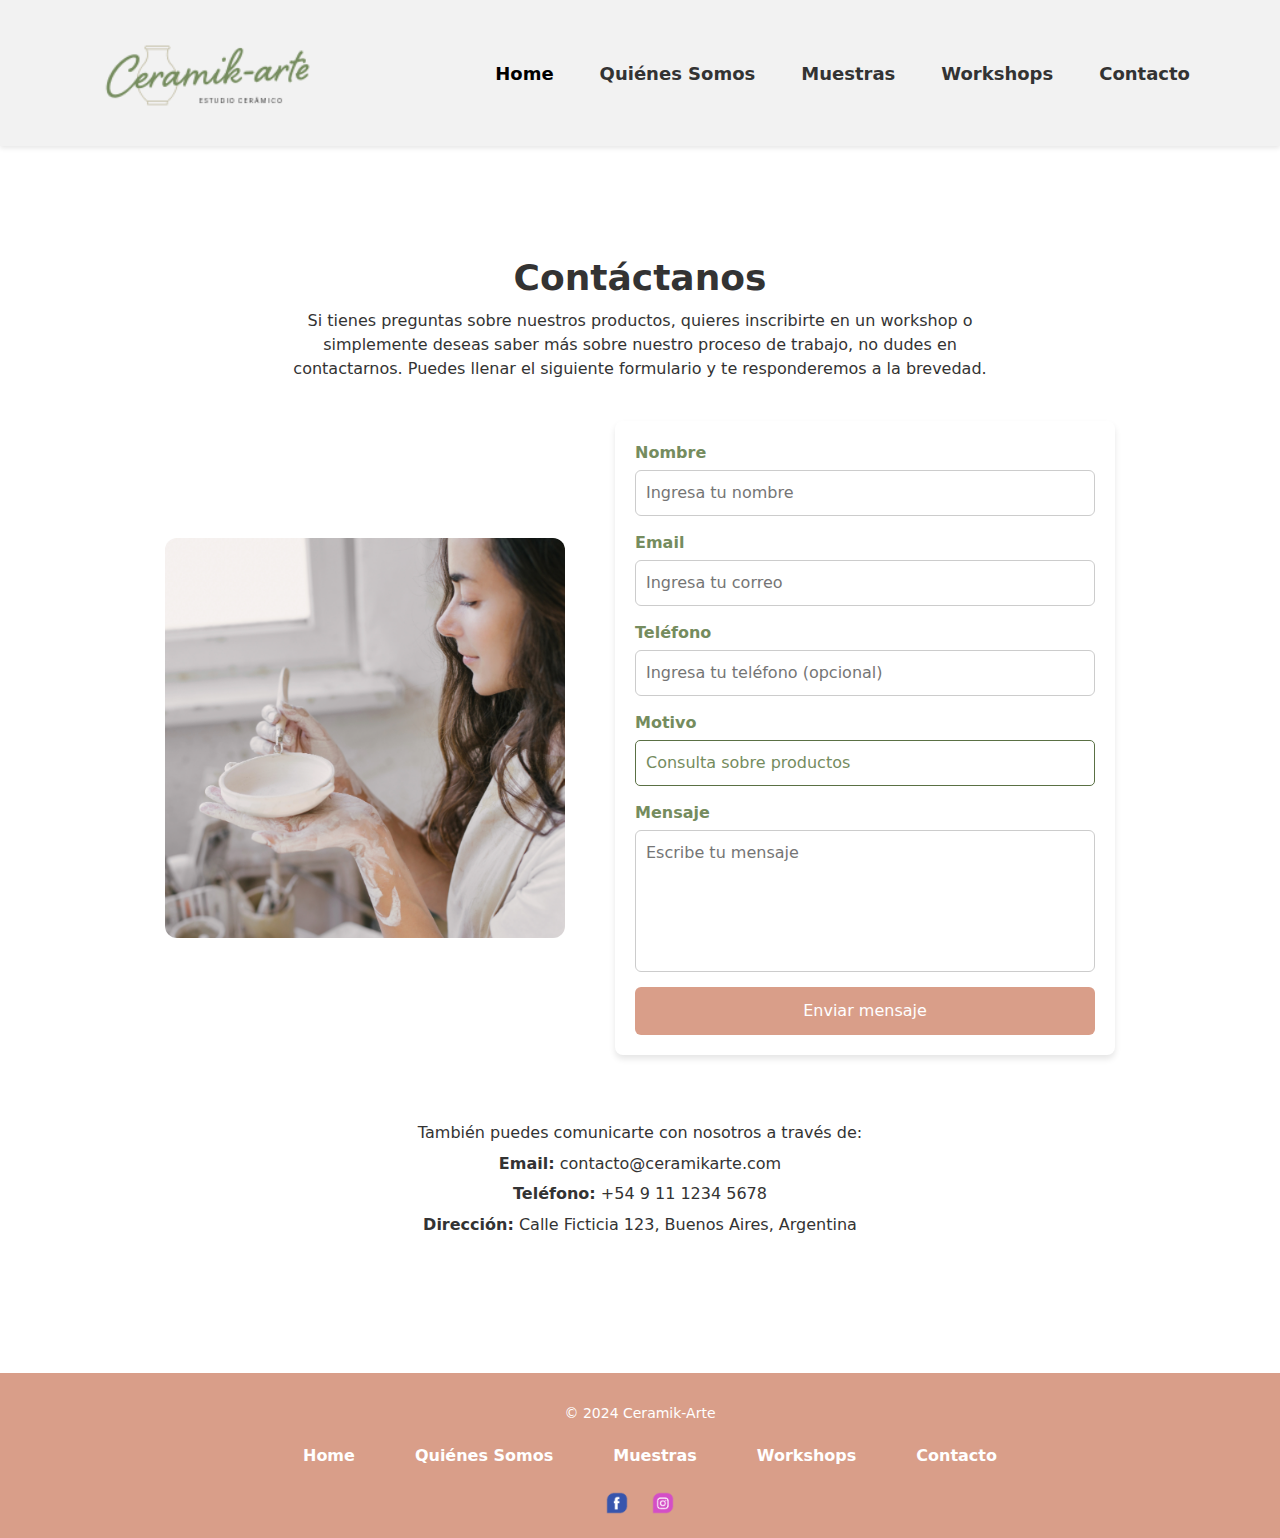
==== paginas/contactanos.html @ d5749897 "segunda preentrega" ====
<!DOCTYPE html>
<html lang="es">

<head>
    <meta charset="UTF-8">
    <meta name="viewport" content="width=device-width, initial-scale=1.0">
    <title>Contáctanos</title>
    <link rel="stylesheet" href="../CSS/estilos.css">
    <link rel="stylesheet" href="https://fonts.googleapis.com/css2?family=Montserrat:wght@100..900&display=swap">
    <!-- Enlace a Bootstrap CSS -->
    <link href="https://cdn.jsdelivr.net/npm/bootstrap@5.3.0/dist/css/bootstrap.min.css" rel="stylesheet">
</head>

<body>

    <!-- Header -->
    <header class="main-header">
        <nav class="navbar navbar-expand-lg custom-navbar">
            <div class="container">
                <!-- Logo -->
                <a class="navbar-brand" href="index.html">
                    <img src="../imagenes/Logo_CeramicArte.png" alt="ceramik-arte logo">
                </a>

                <!-- Botón de menú responsive en móviles -->
                <button class="navbar-toggler custom-toggler" type="button" data-bs-toggle="collapse"
                    data-bs-target="#navbarNav" aria-controls="navbarNav" aria-expanded="false"
                    aria-label="Toggle navigation">
                    <span class="navbar-toggler-icon"></span>
                </button>

                <!-- Menú de navegación -->
                <div class="collapse navbar-collapse justify-content-end" id="navbarNav">
                    <ul class="navbar-nav">
                        <li class="nav-item"><a class="nav-link active" href="../index.html">Home</a></li>
                        <li class="nav-item"><a class="nav-link" href="sobre_nosotros.html">Quiénes Somos</a>
                        </li>
                        <li class="nav-item"><a class="nav-link" href="muestras.html">Muestras</a></li>
                        <li class="nav-item"><a class="nav-link" href="workshop.html">Workshops</a></li>
                        <li class="nav-item"><a class="nav-link" href="#">Contacto</a></li>
                    </ul>
                </div>
            </div>
        </nav>
    </header>

    <!-- Sección de Contacto -->
    <main>
        <section class="contact-section">
            <h2>Contáctanos</h2>
            <p>Si tienes preguntas sobre nuestros productos, quieres inscribirte en un workshop o simplemente deseas
                saber más sobre nuestro proceso de trabajo, no dudes en contactarnos. Puedes llenar el siguiente
                formulario y te responderemos a la brevedad.</p>

            <div class="contact-container">
                <!-- Imagen decorativa -->
                <div class="contact-image">
                    <img src="../imagenes/Contactanos.png" alt="Imagen de contacto">
                </div>

                <!-- Formulario de Contacto -->
                <form class="contact-form">
                    <label for="name">Nombre</label>
                    <input type="text" id="name" name="name" placeholder="Ingresa tu nombre" required>

                    <label for="email">Email</label>
                    <input type="email" id="email" name="email" placeholder="Ingresa tu correo" required>

                    <label for="phone">Teléfono</label>
                    <input type="tel" id="phone" name="phone" placeholder="Ingresa tu teléfono (opcional)">

                    <label for="subject">Motivo</label>
                    <select id="subject" name="subject">
                        <option value="productos">Consulta sobre productos</option>
                        <option value="workshops">Inscripción a workshops</option>
                        <option value="cotizacion">Cotización</option>
                        <option value="otro">Otro</option>
                    </select>

                    <label for="message">Mensaje</label>
                    <textarea id="message" name="message" rows="5" placeholder="Escribe tu mensaje" required></textarea>

                    <button type="submit">Enviar mensaje</button>
                </form>
            </div>

            <!-- Información adicional de contacto -->
            <div class="contact-info">
                <p>También puedes comunicarte con nosotros a través de:</p>
                <p><strong>Email:</strong> contacto@ceramikarte.com</p>
                <p><strong>Teléfono:</strong> +54 9 11 1234 5678</p>
                <p><strong>Dirección:</strong> Calle Ficticia 123, Buenos Aires, Argentina</p>
            </div>
        </section>
    </main>

    <!-- Footer -->
    <footer class="footer">
        <p>&copy; 2024 Ceramik-Arte</p>
        <nav>
            <ul>
                <li><a href="../index.html">Home</a></li>
                <li><a href="sobre_nosotros.html">Quiénes Somos</a></li>
                <li><a href="muestras.html">Muestras</a></li>
                <li><a href="workshop.html">Workshops</a></li>
                <li><a href="#">Contacto</a></li>
            </ul>
        </nav>
        <div class="social-icons">
            <img src="../imagenes/icon_redes_facebook.png" alt="Facebook">
            <img src="../imagenes/icon_redes-instagram.png" alt="Instagram">
        </div>
    </footer>
    <!-- Enlace a Bootstrap JS (opcional, necesario para componentes interactivos) -->
    <script src="https://cdn.jsdelivr.net/npm/bootstrap@5.3.0/dist/js/bootstrap.bundle.min.js"></script>
</body>

</html>
---- CSS/estilos.css ----
/* ------- Estilos Generales ------- */
body {
    font-family: 'Montserrat', Arial, sans-serif;
    margin: 0;
    padding: 0;
    color: #333;
}

/* ------- Header ------- */
.main-header {
    background-color: #f2f2f2;
    padding: 10px 20px;
    box-shadow: 0 2px 5px rgba(0, 0, 0, 0.1);
}

/* ------- Navbar ------- */
.custom-navbar {
    background-color: #f2f2f2;
    padding: 10px 20px;
}

/* ------- Logo ------- */
.navbar-brand img {
    width: 250px;
    height: auto;
}

/* ------- Menú de Navegación ------- */
.navbar-nav {
    display: flex;
    align-items: center;
    gap: 20px;
}

.navbar-nav .nav-item {
    margin-left: 10px;
}

.navbar-nav .nav-link {
    font-size: 18px;
    font-weight: bold;
    color: #333;
    padding: 10px 15px;
    transition: color 0.3s ease-in-out;
}

.navbar-nav .nav-link:hover {
    color: #758c5e;
}

/* ------- Botón del menú hamburguesa en móviles ------- */
.custom-toggler {
    border: none;
    background-color: transparent;
}

.navbar-toggler-icon {
    background-image: url("https://cdn-icons-png.flaticon.com/512/545/545671.png"); /* Icono personalizado */
    width: 30px;
    height: 30px;
}

/* ------- Estilos para móviles ------- */
@media (max-width: 991px) {
    .navbar-nav {
        flex-direction: column;
        text-align: center;
        padding: 15px;
    }

    .navbar-collapse {
        background: #fff;
        border-radius: 8px;
        padding: 10px;
    }

    .navbar-nav .nav-item {
        margin-left: 0;
        margin-bottom: 10px;
    }

    .navbar-nav .nav-link {
        font-size: 16px;
        display: block;
    }
}



/* -------Estilos generales para la página------- */

* {
    padding: 0;
    margin: 0;
    box-sizing: border-box;
}

body {
    background-color: #f0edd8;
    color: #333333;
}

main {
        max-width: 1200px;
        margin: 0 auto;
        padding: 50px 20px;
}



/*------- Estilos HOME introduccion------- */
.intro {
    display: flex;
    justify-content: center;
    align-items: left;
    padding: 80px 20px;
}

/* Contenedor principal */
.intro-container {
    display: flex;
    align-items: center;
    justify-content: space-between;
    max-width: 1100px;
    width: 100%;
}

/* Contenedor del Texto */
.intro-text {
    flex: 1;
    max-width: 480px;
    text-align: left;
}

.intro-text h1 {
    font-size: 36px;
    color:#758c5e; 
    font-weight: bold;
    margin-bottom: 10px;
    text-align: center;
}

.intro-text p {
    font-size: 16px;
    color: #333333;
    line-height: 1.6;
    text-align: left;
}

/* Contenedor de la Imagen */
.intro-image {
    flex: 1;
    display: flex;
    justify-content: flex-end;
}

.intro-image img {
    max-width: 500px; 
    width: 100%;
    height: auto;
    border: radius 12px;
}

.intro-image :hover{
    transform: scale(1.1); 
    transition: transform 0.3s ease-in-out;
}

/* Explora nuestras muestras HOME */
.flex-2 {
    text-align: center;
    padding: 40px 20px;
    background-color: #f0edd8;
}

.flex-2 h2 {
    font-size: 24px;
    color: #333333;
    font-weight: 600;
    margin-bottom: 10px;
    padding: 10px;
    font-family: 'Montserrat', sans-serif;
}

.flex-2 p {
    max-width: 800px;
    margin: 0 auto 50px auto; 
    text-align: center;
    font-size: 16px;
    color: #333;
    line-height: 1.6;
    font-family: 'Montserrat', sans-serif;
}

/* Contenedor de las muestras HOME */
.muestras {
    display: flex;
    justify-content: center;
    gap: 20px;
    margin-top: 40px;
}

/* Estilo de cada muestra HOME */
.muestras div {
    background-color: #f2f2f2;
    padding: 15px;
    border-radius: 8px;
    width: 250px;
    text-align: center;
    box-shadow: 0px 2px 5px rgba(0,0,0,0.1); 
}

/* Imágenes dentro de las muestras HOME */
.image-standard {
    width: 100%;
    height: auto;
    border-radius: 8px;
    margin-bottom: 10px;
}

.image-standard :hover{
    transform: scale(1.1); 
    transition: transform 0.3s ease-in-out;
}

/* Botones HOME */
.muestras button {
    display: inline-block;
    width: 100%;
    padding: 10px;
    background-color: #d99e89;
    color: #ffffff;
    font-family: 'Montserrat', sans-serif;
    font-size: 16px;
    font-weight: 600;
    border: none;
    border-radius: 5px;
    cursor: pointer;
    transition: background-color 0.3s ease;
}

.muestras button:hover {
    background-color: black;
    transform: scale(1.1);
    transition: transform 0.3s ease-in-out;
}

/* Estilo general para la sección de workshops */
.workshop {
    padding: 20px;
    text-align: center;
    background-color: #758c5e;
}

.workshop h2 {
    font-size: 24px;
    color: #ffffff;
    margin-bottom: 10px;
    padding: 10px;
}

.workshop p {
    font-size: 16px;
    color: #ffffff;
    margin-bottom: 20px;
    padding: 10px;
}

/* Contenedor de la sección workshops */
.workshop-content {
    display: flex;
    align-items: center;
    justify-content: center;
    gap: 20px;
    max-width: 900px;
    margin: 0 auto;
    text-align: left;
}

/* Contenedor de la imagen */
.workshop-image-container {
    display: flex;
    flex-direction: column;
    align-items: center;
    width: 40%;
}

/* Imagen del workshop */
.workshops-image {
    width: 100%;
    height: auto;
    border-radius: 16px;
    padding: 10px;
    margin-bottom: 10px;
    transition: transform 0.3s ease-in-out;
}

.workshops-image :hover{
    transform: scale(1.05);
}

/* Botón debajo de la imagen */
.workshop-button {
    padding: 10px 20px;
    background-color: #d99e89;
    color: white;
    font-size: 16px;
    border: none;
    border-radius: 5px;
    cursor: pointer;
    transition: background-color 0.3s ease;
}

.workshop-button:hover {
    background-color: #000000;
    transform: scale(1.1);
    transition: transform 0.3s ease-in-out;
}

/* Texto del workshop */
.workshop-text p{
    width: 80%;
    font-size: 16px;
    line-height: 1.5;
    color: #ffffff;
    text-align: left;
}

/*------- Sección principal de la página MUESTRAS-------*/
.main-banner {
    position: relative;
    width: 100%;
    height: auto; 
    overflow: hidden;
}

.main-banner .banner-image {
    width: 100%;
    height: 100%;
    object-fit: cover; 
}

.main-banner h1 {
    position: absolute;
    top: 50%;
    left: 50%;
    transform: translate(-50%, -50%);
    font-size: 52px;
    color: #ffffff;
    text-shadow: 2px 2px 4px rgba(0, 0, 0, 0.6);
    margin: 0;
    text-align: center;
}

.muestras {
    display: flex;
    justify-content: center;
    gap: 20px;
    padding: 20px;
}

/* Estilo de las imágenes de las muestras */
.muestra-item img {
    width: 100%;
    max-width: 100px; 
    height: auto; 
    border-radius: 8px; 
    box-shadow: 0 4px 6px rgba(0, 0, 0, 0.1); 
}

.muestra-item img :hover{
    transform: scale(1.1); 
    transition: transform 0.3s ease-in-out;
}

/* Explora nuestras creaciones muestras*/
.explora-creaciones {
    text-align: center;
    padding: 40px 20px;
}

.explora-creaciones h2 {
    font-size: 24px;
    color: #333333;
    margin-bottom:10px;
    padding: 10px;
}

.explora-creaciones p {
    font-size: 16px; 
    color: #333333;
    margin: 0 auto 30px auto;
    text-align:center;
    line-height: 20px;
    max-width: 800px;
}

/* Galería */
.gallery {
    display: flex;
    justify-content: center;
    gap: 20px;
    flex-wrap: wrap; 
    padding: 10px 0;
}

.gallery-item {
    flex: 1 1 calc(33.333% - 20px); 
    max-width: 250px; 
    box-shadow: 0 4px 6px rgba(0, 0, 0, 0.1);
    border-radius: 8px;
    overflow: hidden;
    display: flex;
    justify-content: center;
    align-items: center;
}

/* Imágenes */
.gallery-item img {
    width: 100%;
    height: auto;
    object-fit: cover; 
    border-radius: 8px;
}

/* Sección de destacados */
.destacados {
    text-align: center;
    padding: 40px 20px;
}

.destacados h2 {
    font-size: 24px;
    color: #333333; 
    margin-bottom: 20px;
    font-weight: bold;
}

/* Galería */
.galeria {
    display: flex;
    gap: 50px; 
    margin-bottom: 30px; 
}

.galeria-item {
    width: 20%;
    border-radius: 8px; 
    display: flex; 
    justify-content: center;
}

.galeria-item img {
    width: 100%; 
    height: auto;
    object-fit: contain; 
}

/* Lista de detalles */
.detalles {
    text-align: left;
    max-width: 800px; 
    margin-top: 25px;
    color: #666; 
    font-size: 16px;
    line-height: 1.6; 
}

.detalles li {
    margin-bottom: 10px; 
}

/* Texto decorativo debajo */
.texto-decorativo {
    text-align: center;
    margin-top: 30px;
    font-size: 20px;
    color: #758c5e;
    font-style: italic;
    max-width: 800px;
    margin-left: auto;
    margin-right: auto;
}

/* -----------Sección página WORKSHOP------------ */
/* El banner de esta parte tiene el mismo estilo que la página de muestras*/

/* Contenedor principal */
.intro-workshops {
    display: flex;
    align-items: center;
    justify-content: space-between;
    max-width: 1100px;
    margin: 60px auto;
    gap: 40px;
}

/* Contenedor del Texto */
.intro-content {
    flex: 1;
    max-width: 500px;
    text-align: left;
    display: flex;
    flex-direction: column;
    justify-content: flex-start; 
}

/* Título alineado correctamente */
.intro-content h2 {
    font-size: 24px;
    font-weight: 700;
    color: #333;
    margin-bottom: 10px;
}

/* Párrafo alineado correctamente */
.intro-content p {
    font-size: 16px;
    color: #555;
    line-height: 1.6;
}

/* Contenedor de la Imagen */
.intro-image {
    flex: 1;
    display: flex;
    justify-content: flex-end;
}

/* Imagen con tamaño y bordes adecuados */
.intro-image img {
    width: 100%;
    max-width: 450px;
    border-radius: 12px;
}

/* Sección de próximos talleres */
.upcoming-workshops {
    text-align: center;
    padding: 50px 20px;
}

/* Estilos para el título */
.upcoming-workshops h2 {
    font-size: 24px;
    font-weight: 700;
    color: #333;
    margin-bottom: 30px;
}

/* Contenedor de los talleres */
.workshops-gallery {
    display: flex;
    justify-content: center;
    gap: 40px; /* Espaciado entre elementos */
    max-width: 1100px;
    margin: 0 auto;
}

/* Estilo de cada taller */
.workshop-item {
    padding: 20px;
    border-radius: 12px;
    width: 280px;
    text-align: center;
}

/* Imágenes de los talleres */
.workshop-item img {
    width: 100%;
    max-width: 120px;
    height: auto;
    margin-bottom: 15px;
    border-radius: 10px;
}

/* Texto de los talleres */
.workshop-item p {
    font-size: 14px;
    color: #333333;
    line-height: 1.4;
    text-align: center;
}


/*------- Estilo general para la sección de Contactanos------- */
.contact {
    padding: 20px;
    text-align: center;
}

.contact h2 {
    font-size: 24px;
    color: #333333;
    margin-bottom: 10px;
}

.contact p {
    font-size: 16px;
    color: #333333;
    margin-bottom: 20px;
    padding: 10px;
}

/* Contenedor del formulario */
.contact-content {
    display: flex;
    justify-content: center;
    align-items: center;
    margin: 0 auto;
    max-width: 600px;
}

/* Formulario */
.contact-form {
    width: 100%;
    padding: 20px;
    border-radius: 8px;
    box-shadow: 0 4px 6px rgba(0, 0, 0, 0.1);
}

/* Grupos de campos */
.form-group {
    margin-bottom: 15px;
    text-align: left;
}

.form-group label {
    display: block;
    font-size: 14px;
    color: #000000;
    margin-bottom: 5px;
}

.form-group input,
.form-group textarea {
    width: 100%;
    padding: 10px;
    border: 1px solid #ccc;
    border-radius: 5px;
    font-size: 12px;
    box-sizing: border-box;
    background-color: #fff;
    color: black;
    font-family: Verdana, Geneva, Tahoma, sans-serif;
}

.form-group input:focus,
.form-group textarea:focus {
    border-color: black;
    outline: none;
}

/* Botón del formulario */
.contact-button {
    display: inline-block;
    width: 100%;
    padding: 10px;
    background-color: #d99e89;
    color: white;
    font-size: 16px;
    border: none;
    border-radius: 5px;
    cursor: pointer;
    transition: background-color 0.3s ease;
    margin-top: 10px;
}

.contact-button:hover {
    background-color: black;
    transform: scale(1.1);
    transition: transform 0.3s ease-in-out;
}

/* -------Sección de la página SOBRE NOSOTROS------- */
.about-us {
    padding: 50px 20px;
    background-color: #f5f5e6; 
    text-align: center;
}

/* Imagen del banner */
.about-banner img {
    width: 100%;
    max-height: 350px;
    object-fit: cover;
    border-radius: 12px;
}

/* Contenedor de Texto */
.about-container {
    max-width: 800px;
    margin: 40px auto;
    text-align: center;
}

.about-container h2 {
    font-size: 32px;
    color: #333;
    font-weight: bold;
    margin-bottom: 15px;
}

.about-container p {
    font-size: 16px;
    color: #555;
    line-height: 1.6;
    margin-bottom: 15px;
}

/* Contenedor de Imagen y Lista */
.about-details {
    display: flex;
    align-items: center;
    justify-content: center;
    gap: 40px;
    max-width: 1000px;
    margin: 40px auto;
}

/* Imagen al lado de la lista */
.about-image img {
    width: 300px;
    height: auto;
    border-radius: 12px;
}

/* Lista de características */
.about-list {
    flex: 1;
    max-width: 500px;
    text-align: left;
    padding-left: 20px;
}

.about-list li {
    font-size: 16px;
    color: #333;
    margin-bottom: 10px;
    list-style-type: disc;
}

/*------- PAGINA DE CONTACTANOS------- */
.contact-section {
    text-align: center;
    padding: 60px 20px;
}

.contact-section h2 {
    font-size: 36px;
    font-weight: bold;
    color: #333333;
    margin-bottom: 10px;
}

.contact-section p {
    font-size: 16px;
    color: #333333;
    max-width: 700px;
    margin: 0 auto 30px auto;
}

/* Contenedor del formulario */
.contact-container {
    display: flex;
    align-items: center;
    justify-content: center;
    max-width: 1100px;
    margin: 40px auto;
    gap: 50px;
}

/* Imagen decorativa */
.contact-image img {
    max-width: 400px;
    border-radius: 12px;
}

/* Formulario de contacto */
.contact-form {
    display: flex;
    flex-direction: column;
    width: 100%;
    max-width: 500px;
}

.contact-form label {
    font-weight: bold;
    color: #758c5e;
    margin-bottom: 5px;
    text-align: left;
    display: block;
}

.contact-form input,
.contact-form select,
.contact-form textarea {
    width: 100%;
    padding: 10px;
    margin-bottom: 15px;
    border: 1px solid #ccc;
    border-radius: 6px;
    font-size: 16px;
}

.contact-form textarea {
    resize: none;
}

.contact-form button {
    background-color: #d99e89;
    color: white;
    padding: 12px;
    font-size: 16px;
    border: none;
    border-radius: 6px;
    cursor: pointer;
    transition: background-color 0.3s ease-in-out;
}

.contact-form button:hover {
    background-color: #000000;
    transform: scale(1.1);
    transition: transform 0.3s ease-in-out;
}

/* Estilos específicos para el dropdown */
#subject {
    background-color: #ffffff; 
    color: #758c5e; 
    border: 1px solid #5a7044; 
    padding: 10px;
    font-size: 16px;
    border-radius: 5px; 
    cursor: pointer;
    appearance: none; 
    -webkit-appearance: none; 
    -moz-appearance: none; 
    position: relative;
    text-align: left;
}

/* Cambia la flecha del dropdown */
#subject::after {
    content: "▼"; 
    font-size: 14px;
    color: #758c5e; 
    position: absolute;
    right: 15px; 
    top: 50%;
    transform: translateY(-50%);
    pointer-events: none; 
}

/* Cuando el usuario pasa el cursor sobre el dropdown */
#subject:hover {
    background-color: #f0edd8; 
}

/* Cuando el usuario hace clic en el dropdown */
#subject:focus {
    background-color: #f0edd8;
    outline: none;
}

/* Opciones dentro del dropdown */
#subject option {
    background-color: #ffffff;
    color: #333;
    padding: 10px;
}

/* Información de contacto */
.contact-info {
    text-align: center;
    max-width: 700px; 
    margin: 0 auto; 
    padding: 20px 0;
    font-size: 16px;
    color: #333333;
    line-height: 1.6;
}

.contact-info p {
    margin: 5px 0;
}

/* -------Estilos para los enlaces del footer------- */ 

.footer{
    background-color: #d99e89;
    text-align: center;
    padding: 20px 0;
    width: 100%;
    margin: 0%;
    box-sizing: border-box;
}

.footer ul {
    list-style: none;
    margin: 20px 0;
    padding: 0;
    display: flex;
    gap: 20px;
    justify-content: center;
}

.footer li {
    margin-left: 20px;
}

.footer a {
    text-decoration: none;
    color: #ffffff;
    font-size: 16px;
    font-weight: bold;
    transition: color 0.3s ease;
}

.footer a:hover {
    color: black;
}

/* Estilos para los iconos de redes sociales */   


/* Texto del footer */
footer p {
    margin: 10px 0;
    color: #ffffff;
    font-size: 14px;
}

/* Links de navegación en el footer */
footer a {
    margin: 0 10px;
    text-decoration: none;
    color: #ffffff;
    font-weight: bold;
}

footer a:hover {
    color: #fefefe; 
}

/* Redes sociales */
footer .social-icons {
    margin-top: 10px;
}

footer .social-icons img {
    width: 30px;
    height: 30px;
    margin: 0 5px;
}

/*------- Estilos generales para hacer responsive------- */
body {
    max-width: 100%;
    overflow-x: hidden;
}

/* Para Tablets (768px - 1024px) */
@media (max-width: 1024px) {
    .header-container {
        flex-direction: column;
        text-align: center;
    }

    .main-nav ul {
        flex-direction: column;
        padding: 0;
    }

    .intro-container {
        flex-direction: column;
        text-align: center;
    }

    .intro-image img {
        width: 90%;
    }

    .muestras {
        flex-direction: column;
        align-items: center;
    }

    .workshop-content {
        flex-direction: column;
        text-align: center;
    }

    .workshop-image-container img {
        max-width: 80%;
    }

    .contact-form {
        width: 80%;
    }
}

/* Para Móviles (hasta 767px) */
@media (max-width: 767px) {
    .intro-image img,
    .image-standard,
    .workshops-image {
        max-width: 80%; 
        display: block;
        margin: 0 auto; 
    }



    .intro-text h1 {
        font-size: 28px;
    }

    .intro-image img {
        width: 90%;
    }

    .muestras {
        flex-direction: column;
        align-items: center;
    }

    .muestras div {
        width: 90%;
    }

    .workshop-content {
        flex-direction: column;
        text-align: center;
    }

    .workshop-image-container img {
        width: 100%;
        max-width: 300px;
    }

    .contact-form {
        width: 90%;
    }

    .footer nav ul {
        flex-direction: column;
        gap: 10px;
    }

    .social-icons {
        justify-content: center;
    }
}

/* ------- Ajustes Mobile adicionales para mejorar la responsividad ------- */
@media (max-width: 768px) {
    /* Navbar */
    .navbar-nav {
        gap: 10px;
    }

    /* Ajustes en la Sección de Introducción (Home) */
    .intro-container {
        flex-direction: column;
        align-items: center;
        text-align: center;
    }

    .intro-text {
        max-width: 100%;
        padding: 20px;
    }

    .intro-image img {
        max-width: 80%;
        display: block;
        margin: 0 auto;
    }

    /* Ajustes en la Sección Muestras */
    @media (max-width: 767px) {
        .muestras {
            flex-direction: column;
            align-items: center;
        }
    
        .muestras div {
            width: 100%;
            max-width: 300px;
        }
    
        .gallery {
            display: grid;
            grid-template-columns: 1fr; /* Una sola columna en móviles */
            gap: 15px;
            justify-content: center;
        }
    
        .gallery-item img {
            width: 100%;
            max-width: 90%;
            margin: 0 auto;
        }
    }
    

    /* Ajustes en la Sección Workshops */
    @media (max-width: 767px) {
        .workshop-content {
            display: flex;
            flex-direction: column;
            align-items: center;
            text-align: center;
        }
    
        .workshop-text {
            width: 100%;
            text-align: center;
            padding: 20px;
        }
    
        .workshop-image-container {
            width: 100%;
            text-align: center;
            margin-top: 20px;
        }
    
        .workshop-image-container img {
            width: 90%;
            max-width: 400px; /* Evita que sea demasiado grande en móviles */
            height: auto;
            border-radius: 10px;
        }
    
        .workshops-gallery {
            flex-direction: column;
            align-items: center;
        }
    
        .workshop-item {
            width: 90%;
            margin-bottom: 20px;
        }
    
        .workshop-item img {
            width: 80px; /* Tamaño más reducido para móviles */
        }
    
        .workshop-item p {
            text-align: center;
        }
    }
    

    /* Ajustes en la Sección Sobre Nosotros */
    .about-details {
        flex-direction: column;
        text-align: center;
    }

    .about-image img {
        max-width: 80%;
        margin: 0 auto;
    }

    .about-list {
        text-align: left;
        padding: 20px;
    }

    /* Ajustes en la Sección Contacto */
    .contact-container {
        flex-direction: column;
        text-align: center;
    }

    .contact-form {
        width: 100%;
        max-width: 400px;
    }

    /* Footer */
    .footer nav ul {
        flex-direction: column;
        text-align: center;
        gap: 15px;
    }

    .social-icons {
        justify-content: center;
    }
}
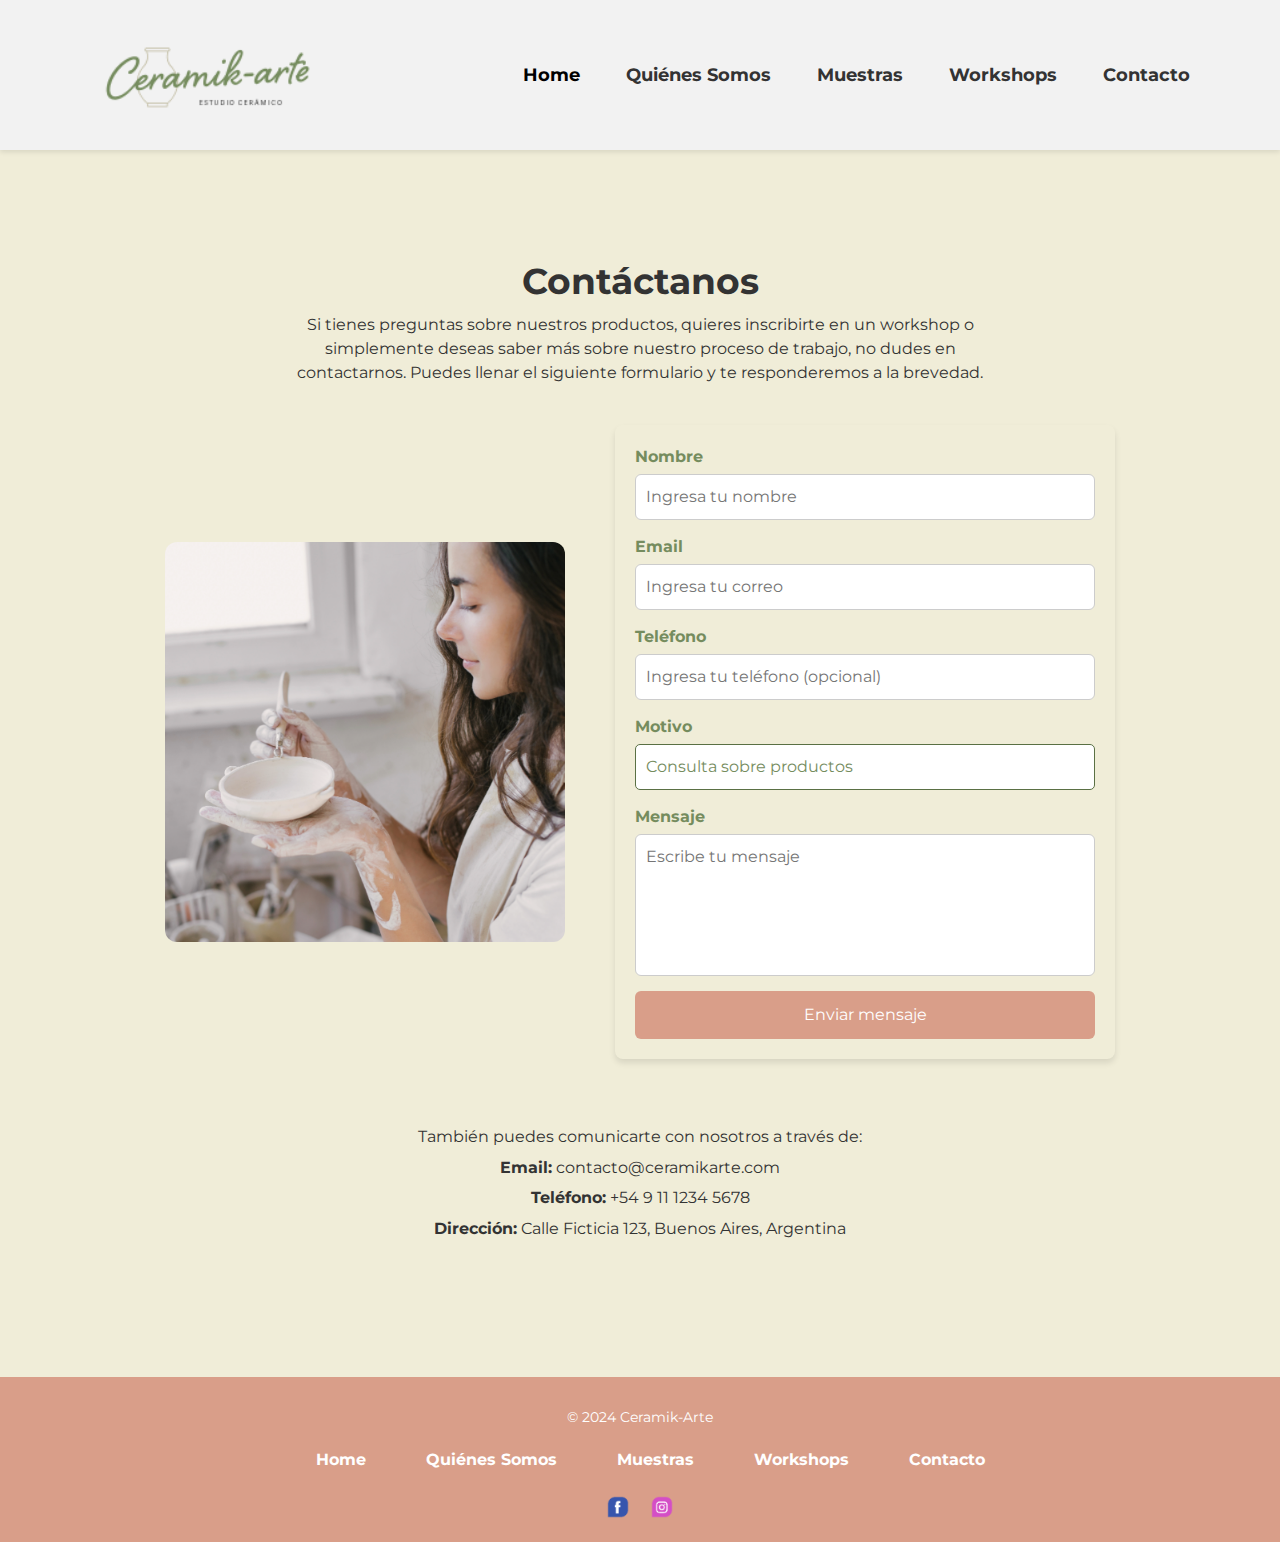
==== commit 3c6e7b6c: "Segunda preentrega3" ====
--- a/paginas/contactanos.html
+++ b/paginas/contactanos.html
@@ -5,10 +5,10 @@
     <meta charset="UTF-8">
     <meta name="viewport" content="width=device-width, initial-scale=1.0">
     <title>Contáctanos</title>
+    <!-- Enlace a Bootstrap CSS -->
+    <link href="https://cdn.jsdelivr.net/npm/bootstrap@5.3.0/dist/css/bootstrap.min.css" rel="stylesheet">
     <link rel="stylesheet" href="../CSS/estilos.css">
     <link rel="stylesheet" href="https://fonts.googleapis.com/css2?family=Montserrat:wght@100..900&display=swap">
-    <!-- Enlace a Bootstrap CSS -->
-    <link href="https://cdn.jsdelivr.net/npm/bootstrap@5.3.0/dist/css/bootstrap.min.css" rel="stylesheet">
 </head>
 
 <body>
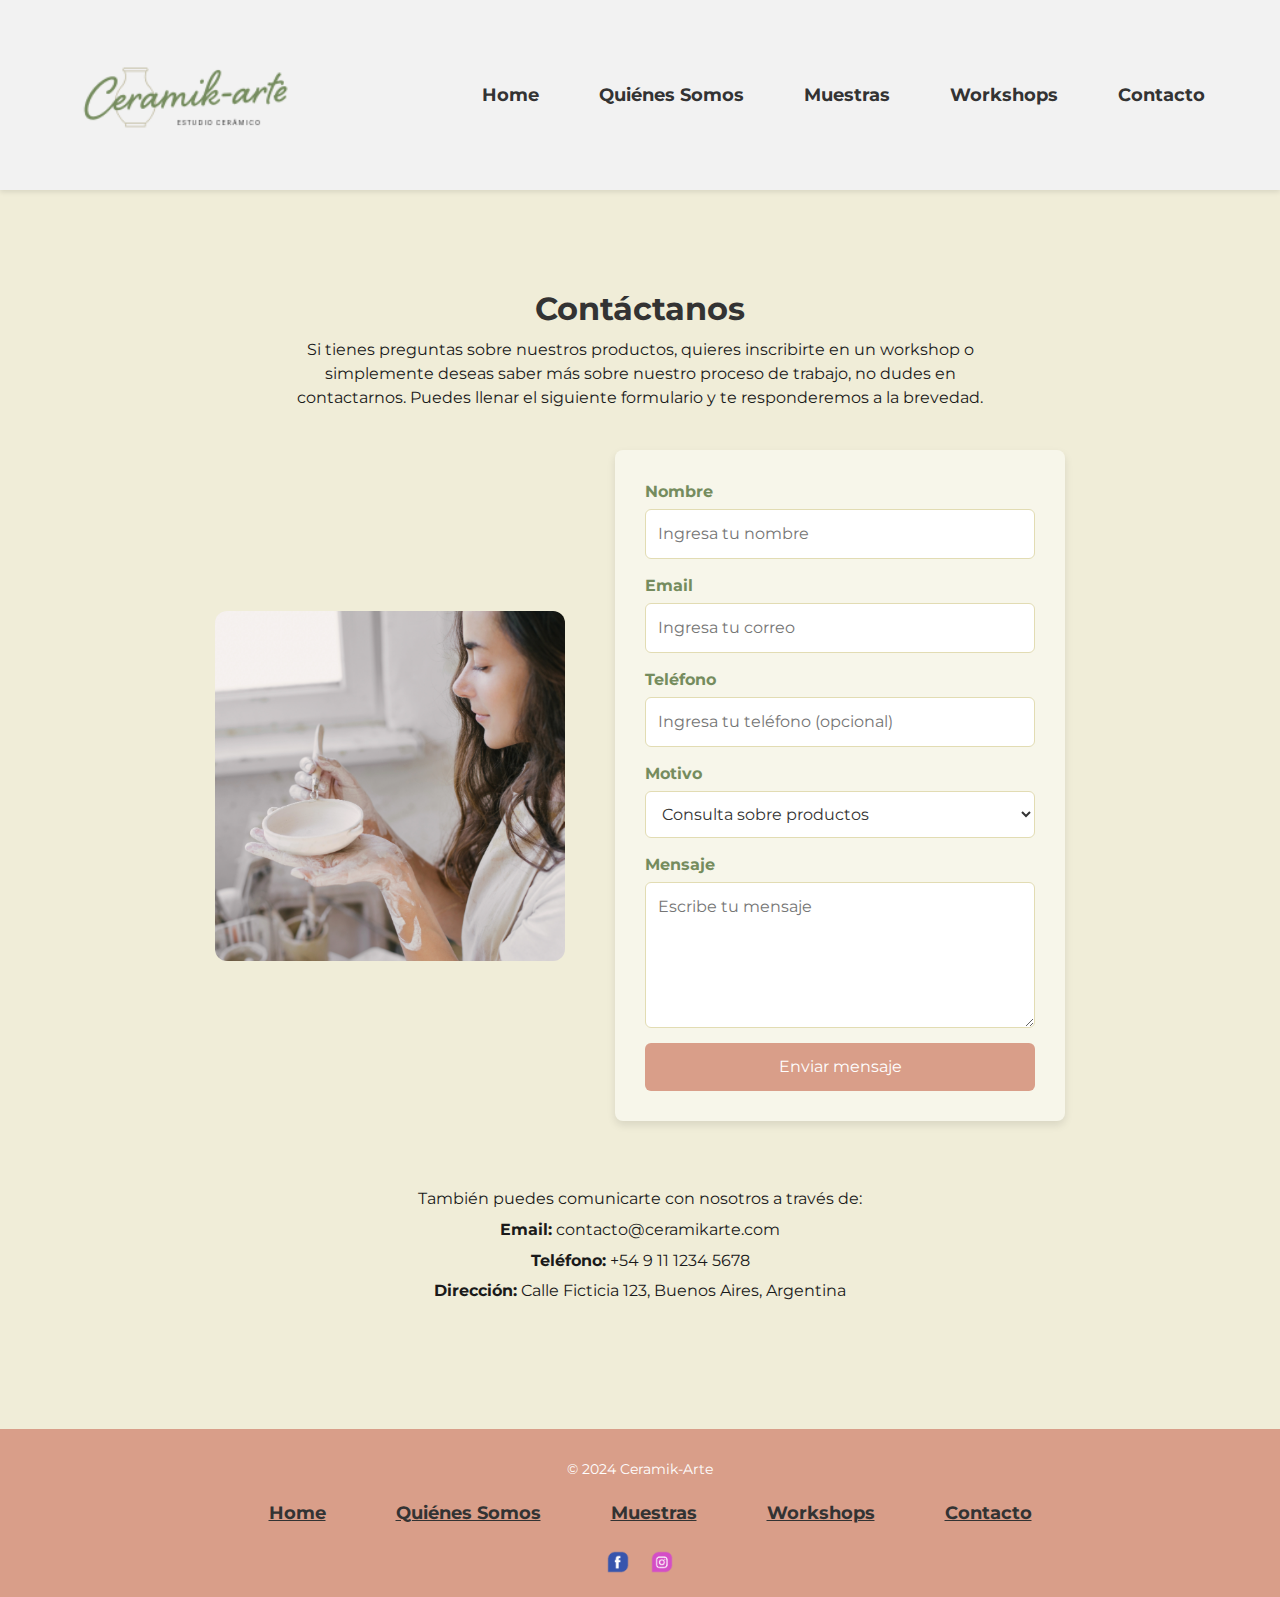
==== commit c8eeeed9: "Aplicación de SCSS con nesting, mixins, extends y responsive" ====
--- a/paginas/contactanos.html
+++ b/paginas/contactanos.html
@@ -18,7 +18,7 @@
         <nav class="navbar navbar-expand-lg custom-navbar">
             <div class="container">
                 <!-- Logo -->
-                <a class="navbar-brand" href="index.html">
+                <a class="navbar-brand" href="../index.html">
                     <img src="../imagenes/Logo_CeramicArte.png" alt="ceramik-arte logo">
                 </a>
 
--- a/CSS/estilos.css
+++ b/CSS/estilos.css
@@ -1,1193 +1,1226 @@
+@charset "UTF-8";
+/* ------- Variables Globales ------- */
+/* ------- Mixins ------- */
+/* ------- Placeholders para `@extend` ------- */
+.flex-2 .muestras div {
+  background-color: #f2f2f2;
+  padding: 15px;
+  border-radius: 8px;
+  box-shadow: 0px 2px 5px rgba(0, 0, 0, 0.1);
+}
+
+.footer ul a, .main-header .custom-navbar .navbar-nav .nav-link {
+  font-size: 18px;
+  font-weight: bold;
+  color: #333;
+  padding: 10px 15px;
+  transition: color 0.3s ease-in-out;
+}
+.footer ul a:hover, .main-header .custom-navbar .navbar-nav .nav-link:hover {
+  color: #758c5e;
+}
+
+/* ------- Animación de Entrada (FadeIn) ------- */
+@keyframes fadeIn {
+  from {
+    opacity: 0;
+    transform: translateY(-20px);
+  }
+  to {
+    opacity: 1;
+    transform: translateY(0);
+  }
+}
 /* ------- Estilos Generales ------- */
 body {
-    font-family: 'Montserrat', Arial, sans-serif;
-    margin: 0;
-    padding: 0;
-    color: #333;
+  font-family: "Montserrat", Arial, sans-serif !important;
+  margin: 0;
+  padding: 0;
+  color: #333;
+  background-color: #f0edd8;
+  max-width: 100%;
+  overflow-x: hidden;
+}
+
+main {
+  max-width: 1200px;
+  margin: 0 auto;
+  padding: 50px 20px;
 }
 
 /* ------- Header ------- */
 .main-header {
-    background-color: #f2f2f2;
-    padding: 10px 20px;
-    box-shadow: 0 2px 5px rgba(0, 0, 0, 0.1);
-}
-
-/* ------- Navbar ------- */
-.custom-navbar {
-    background-color: #f2f2f2;
-    padding: 10px 20px;
-}
-
-/* ------- Logo ------- */
-.navbar-brand img {
-    width: 250px;
-    height: auto;
-}
-
-/* ------- Menú de Navegación ------- */
-.navbar-nav {
-    display: flex;
+  background-color: #f2f2f2;
+  padding: 10px 20px;
+  box-shadow: 0 2px 5px rgba(0, 0, 0, 0.1);
+}
+.main-header .custom-navbar {
+  background-color: #f2f2f2;
+  padding: 10px 20px;
+}
+.main-header .custom-navbar .navbar-brand img {
+  width: 250px;
+  height: auto;
+}
+.main-header .custom-navbar .navbar-nav {
+  display: flex;
+  align-items: center;
+  gap: 20px;
+}
+.main-header .custom-navbar .navbar-nav .nav-item {
+  margin-left: 10px;
+}
+.main-header .custom-toggler {
+  border: none;
+  background-color: transparent;
+}
+.main-header .navbar-toggler-icon {
+  background-image: url("https://cdn-icons-png.flaticon.com/512/545/545671.png");
+  width: 30px;
+  height: 30px;
+}
+
+/* ------- Footer ------- */
+.footer {
+  background-color: #d99e89;
+  text-align: center;
+  padding: 20px 0;
+  width: 100%;
+  margin: 0;
+  box-sizing: border-box;
+}
+.footer ul {
+  list-style: none;
+  margin: 20px 0;
+  padding: 0;
+  display: flex;
+  gap: 20px;
+  justify-content: center;
+}
+.footer ul li {
+  margin-left: 20px;
+}
+.footer p {
+  margin: 10px 0;
+  color: #ffffff;
+  font-size: 12px;
+}
+@media (min-width: 768px) {
+  .footer p {
+    font-size: 14px;
+  }
+}
+.footer .social-icons {
+  margin-top: 10px;
+}
+.footer .social-icons img {
+  width: 30px;
+  height: 30px;
+  margin: 0 5px;
+}
+
+/* ------- Clases Generales ------- */
+* {
+  padding: 0;
+  margin: 0;
+  box-sizing: border-box;
+}
+
+.container {
+  max-width: 1200px;
+  margin: 0 auto;
+  padding: 20px;
+}
+
+/* Aplicar la animación a todos los títulos sin modificar otros estilos */
+h1, h2 {
+  animation: fadeIn 1s ease-in-out;
+}
+
+/* ------- Sección introduccion ------- */
+.intro {
+  display: flex;
+  justify-content: center;
+  align-items: flex-start;
+  padding: 80px 20px;
+}
+.intro .intro-container {
+  display: flex;
+  flex-direction: row;
+  justify-content: space-between;
+  align-items: center;
+  max-width: 1100px;
+  width: 100%;
+}
+@media (max-width: 767px) {
+  .intro .intro-container {
+    flex-direction: column;
+    align-items: center;
+  }
+}
+.intro .intro-text {
+  flex: 1;
+  max-width: 480px;
+  text-align: left;
+}
+.intro .intro-text h1 {
+  font-size: 28px;
+  color: #758c5e;
+  font-weight: bold;
+  margin-bottom: 10px;
+  text-align: center;
+}
+@media (min-width: 768px) {
+  .intro .intro-text h1 {
+    font-size: 36px;
+  }
+}
+.intro .intro-text p {
+  font-size: 14px;
+  color: #333;
+  line-height: 1.6;
+  text-align: left;
+}
+@media (min-width: 768px) {
+  .intro .intro-text p {
+    font-size: 16px;
+  }
+}
+.intro .intro-image {
+  flex: 1;
+  display: flex;
+  justify-content: flex-end;
+}
+.intro .intro-image img {
+  max-width: 500px;
+  width: 100%;
+  height: auto;
+  border-radius: 12px;
+  transition: transform 0.3s ease-in-out;
+}
+.intro .intro-image img:hover {
+  transform: scale(1.1);
+}
+
+/* ------- Sección Explora Nuestras Muestras ------- */
+.flex-2 {
+  text-align: center;
+  padding: 40px 20px;
+  background-color: #f0edd8;
+}
+.flex-2 h2 {
+  font-size: 22px;
+  color: #333;
+  font-weight: 600;
+  margin-bottom: 10px;
+  padding: 10px;
+}
+@media (min-width: 768px) {
+  .flex-2 h2 {
+    font-size: 32px;
+  }
+}
+.flex-2 p {
+  max-width: 800px;
+  margin: 0 auto 50px auto;
+  font-size: 14px;
+  line-height: 1.6;
+}
+@media (min-width: 768px) {
+  .flex-2 p {
+    font-size: 16px;
+  }
+}
+.flex-2 .muestras {
+  display: flex;
+  justify-content: center;
+  gap: 20px;
+  margin-top: 40px;
+}
+.flex-2 .muestras div {
+  width: 250px;
+  text-align: center;
+}
+.flex-2 .muestras div img {
+  width: 100%;
+  height: auto;
+  border-radius: 8px;
+  margin-bottom: 10px;
+  transition: transform 0.3s ease-in-out;
+}
+.flex-2 .muestras div img:hover {
+  transform: scale(1.1);
+}
+.flex-2 .muestras div button {
+  display: inline-block;
+  width: 100%;
+  padding: 10px;
+  background-color: #d99e89;
+  color: white;
+  font-size: 16px;
+  font-weight: 600;
+  border: none;
+  border-radius: 5px;
+  cursor: pointer;
+  transition: background-color 0.3s ease;
+}
+.flex-2 .muestras div button:hover {
+  background-color: black;
+  transform: scale(1.1);
+}
+
+/* ------- Sección Workshops ------- */
+.workshop {
+  padding: 20px;
+  text-align: center;
+  background-color: #758c5e;
+}
+.workshop h2 {
+  font-size: 24px;
+  color: white;
+  margin-bottom: 10px;
+  padding: 10px;
+}
+@media (min-width: 768px) {
+  .workshop h2 {
+    font-size: 30px;
+  }
+}
+.workshop p {
+  font-size: 12px;
+  color: white;
+  margin-bottom: 20px;
+  padding: 10px;
+}
+@media (min-width: 768px) {
+  .workshop p {
+    font-size: 14px;
+  }
+}
+.workshop .workshop-content {
+  display: flex;
+  flex-direction: row;
+  justify-content: space-between;
+  align-items: center;
+  gap: 20px;
+  max-width: 900px;
+  margin: 0 auto;
+  text-align: left;
+}
+@media (max-width: 767px) {
+  .workshop .workshop-content {
+    flex-direction: column;
+    align-items: center;
+  }
+}
+.workshop .workshop-content .workshop-image-container {
+  display: flex;
+  flex-direction: column;
+  align-items: center;
+  width: 40%;
+}
+.workshop .workshop-content .workshop-image-container img {
+  width: 100%;
+  height: auto;
+  border-radius: 16px;
+  padding: 10px;
+  margin-bottom: 10px;
+  transition: transform 0.3s ease-in-out;
+}
+.workshop .workshop-content .workshop-image-container img:hover {
+  transform: scale(1.05);
+}
+.workshop .workshop-content .workshop-image-container .workshop-button {
+  background-color: #d99e89;
+  color: white;
+  padding: 12px;
+  font-size: 16px;
+  border: none;
+  border-radius: 6px;
+  cursor: pointer;
+  transition: background-color 0.3s ease-in-out;
+}
+.workshop .workshop-content .workshop-image-container .workshop-button:hover {
+  background-color: black;
+  transform: scale(1.1);
+}
+.workshop .workshop-content .workshop-image-container .workshop-button:hover {
+  background-color: black;
+  transform: scale(1.1);
+}
+.workshop .workshop-content .workshop-text {
+  width: 60%;
+}
+.workshop .workshop-content .workshop-text p {
+  font-size: 14px;
+  line-height: 1.5;
+  color: white;
+  text-align: left;
+}
+@media (min-width: 768px) {
+  .workshop .workshop-content .workshop-text p {
+    font-size: 16px;
+  }
+}
+
+/* ------- Sección Contacto ------- */
+.contact {
+  padding: 20px;
+  text-align: center;
+}
+.contact h2 {
+  font-size: 22px;
+  color: #333;
+  margin-bottom: 10px;
+}
+@media (min-width: 768px) {
+  .contact h2 {
+    font-size: 32px;
+  }
+}
+.contact p {
+  font-size: 14px;
+  color: #333;
+  margin-bottom: 20px;
+  padding: 10px;
+}
+@media (min-width: 768px) {
+  .contact p {
+    font-size: 16px;
+  }
+}
+.contact .contact-content {
+  display: flex;
+  flex-direction: row;
+  justify-content: center;
+  align-items: center;
+  margin: 0 auto;
+  max-width: 600px;
+}
+@media (max-width: 767px) {
+  .contact .contact-content {
+    flex-direction: column;
+    align-items: center;
+  }
+}
+.contact .contact-content .contact-form {
+  width: 100%;
+  padding: 20px;
+  border-radius: 8px;
+  box-shadow: 0 4px 6px rgba(0, 0, 0, 0.1);
+}
+.contact .contact-content .contact-form .form-group {
+  margin-bottom: 15px;
+  text-align: left;
+}
+.contact .contact-content .contact-form .form-group label {
+  display: block;
+  font-size: 14px;
+  color: black;
+  margin-bottom: 5px;
+}
+.contact .contact-content .contact-form .form-group input, .contact .contact-content .contact-form .form-group textarea {
+  width: 100%;
+  padding: 10px;
+  border: 1px solid #ccc;
+  border-radius: 5px;
+  font-size: 12px;
+  box-sizing: border-box;
+  background-color: white;
+  color: black;
+  font-family: Verdana, Geneva, Tahoma, sans-serif;
+}
+.contact .contact-content .contact-form .form-group input:focus, .contact .contact-content .contact-form .form-group textarea:focus {
+  border-color: black;
+  outline: none;
+}
+.contact .contact-content .contact-form .contact-button {
+  background-color: #d99e89;
+  color: white;
+  padding: 12px;
+  font-size: 16px;
+  border: none;
+  border-radius: 6px;
+  cursor: pointer;
+  transition: background-color 0.3s ease-in-out;
+}
+.contact .contact-content .contact-form .contact-button:hover {
+  background-color: black;
+  transform: scale(1.1);
+}
+.contact .contact-content .contact-form .contact-button:hover {
+  background-color: black;
+  transform: scale(1.1);
+}
+
+/* ------- Sección Banner Workshops ------- */
+.main-banner {
+  position: relative;
+  width: 100%;
+  height: auto;
+  overflow: hidden;
+}
+.main-banner .banner-image {
+  width: 100%;
+  height: 100%;
+  -o-object-fit: cover;
+     object-fit: cover;
+}
+.main-banner h1 {
+  position: absolute;
+  top: 50%;
+  left: 50%;
+  transform: translate(-50%, -50%);
+  font-size: 47px;
+  color: white;
+  text-shadow: 2px 2px 4px rgba(0, 0, 0, 0.6);
+  margin: 0;
+  text-align: center;
+}
+@media (min-width: 768px) {
+  .main-banner h1 {
+    font-size: 52px;
+  }
+}
+
+/* ------- Sección Aprende con Nosotros ------- */
+.intro-workshops {
+  display: flex;
+  align-items: center;
+  justify-content: space-between;
+  max-width: 1100px;
+  margin: 60px auto;
+  gap: 40px;
+}
+.intro-workshops .intro-content {
+  flex: 1;
+  max-width: 500px;
+  text-align: left;
+  display: flex;
+  flex-direction: column;
+  justify-content: flex-start;
+}
+.intro-workshops .intro-content h2 {
+  font-size: 22px;
+  font-weight: 700;
+  color: #333;
+  margin-bottom: 10px;
+}
+@media (min-width: 768px) {
+  .intro-workshops .intro-content h2 {
+    font-size: 32px;
+  }
+}
+.intro-workshops .intro-content p {
+  font-size: 14px;
+  color: #1a1a1a;
+  line-height: 1.6;
+}
+@media (min-width: 768px) {
+  .intro-workshops .intro-content p {
+    font-size: 16px;
+  }
+}
+.intro-workshops .intro-image {
+  flex: 1;
+  display: flex;
+  justify-content: flex-end;
+}
+.intro-workshops .intro-image img {
+  width: 100%;
+  max-width: 450px;
+  border-radius: 12px;
+}
+
+/* ------- Sección Próximos Talleres ------- */
+.upcoming-workshops {
+  text-align: center;
+  padding: 50px 20px;
+}
+.upcoming-workshops h2 {
+  font-size: 22px;
+  font-weight: 700;
+  color: #333;
+  margin-bottom: 30px;
+}
+@media (min-width: 768px) {
+  .upcoming-workshops h2 {
+    font-size: 32px;
+  }
+}
+.upcoming-workshops .workshops-gallery {
+  display: flex;
+  flex-direction: row;
+  justify-content: center;
+  align-items: center;
+  flex-wrap: wrap;
+  gap: 40px;
+  max-width: 1100px;
+  margin: 0 auto;
+}
+@media (max-width: 767px) {
+  .upcoming-workshops .workshops-gallery {
+    flex-direction: column;
+    align-items: center;
+  }
+}
+.upcoming-workshops .workshops-gallery .workshop-item {
+  padding: 20px;
+  border-radius: 12px;
+  width: 280px;
+  text-align: center;
+}
+.upcoming-workshops .workshops-gallery .workshop-item img {
+  width: 100%;
+  max-width: 120px;
+  height: auto;
+  margin-bottom: 15px;
+  border-radius: 10px;
+}
+.upcoming-workshops .workshops-gallery .workshop-item p {
+  font-size: 14px;
+  color: #333;
+  line-height: 1.4;
+  text-align: center;
+}
+@media (min-width: 768px) {
+  .upcoming-workshops .workshops-gallery .workshop-item p {
+    font-size: 16px;
+  }
+}
+
+/* ------- Contacto en Workshops ------- */
+.contact {
+  text-align: center;
+  padding: 20px;
+}
+.contact h2 {
+  font-size: 22px;
+  color: #333;
+  margin-bottom: 10px;
+}
+@media (min-width: 768px) {
+  .contact h2 {
+    font-size: 32px;
+  }
+}
+.contact p {
+  font-size: 14px;
+  color: #333;
+  margin-bottom: 20px;
+  padding: 10px;
+}
+@media (min-width: 768px) {
+  .contact p {
+    font-size: 16px;
+  }
+}
+.contact .contact-content {
+  display: flex;
+  justify-content: center;
+  align-items: center;
+  margin: 0 auto;
+  max-width: 600px;
+}
+.contact .contact-content .contact-form {
+  width: 100%;
+  padding: 20px;
+  border-radius: 8px;
+  box-shadow: 0 4px 6px rgba(0, 0, 0, 0.1);
+}
+.contact .contact-content .contact-form .form-group {
+  margin-bottom: 15px;
+  text-align: left;
+}
+.contact .contact-content .contact-form .form-group label {
+  display: block;
+  font-size: 14px;
+  color: black;
+  margin-bottom: 5px;
+}
+.contact .contact-content .contact-form .form-group input, .contact .contact-content .contact-form .form-group textarea {
+  width: 100%;
+  padding: 10px;
+  border: 1px solid #ccc;
+  border-radius: 5px;
+  font-size: 12px;
+  box-sizing: border-box;
+  background-color: white;
+  color: black;
+  font-family: Verdana, Geneva, Tahoma, sans-serif;
+}
+.contact .contact-content .contact-form .form-group input:focus, .contact .contact-content .contact-form .form-group textarea:focus {
+  border-color: black;
+  outline: none;
+}
+.contact .contact-content .contact-form .contact-button {
+  background-color: #d99e89;
+  color: white;
+  padding: 12px;
+  font-size: 16px;
+  border: none;
+  border-radius: 6px;
+  cursor: pointer;
+  transition: background-color 0.3s ease-in-out;
+}
+.contact .contact-content .contact-form .contact-button:hover {
+  background-color: black;
+  transform: scale(1.1);
+}
+.contact .contact-content .contact-form .contact-button:hover {
+  background-color: black;
+  transform: scale(1.1);
+}
+
+/* ------- Sección Sobre Nosotros ------- */
+.about-us {
+  padding: 50px 20px;
+  background-color: #f7f6ea;
+  text-align: center;
+}
+.about-us .about-banner img {
+  width: 100%;
+  max-height: 350px;
+  -o-object-fit: cover;
+     object-fit: cover;
+  border-radius: 12px;
+}
+.about-us .about-container {
+  max-width: 800px;
+  margin: 40px auto;
+  text-align: center;
+}
+.about-us .about-container h2 {
+  font-size: 22px;
+  color: #333;
+  font-weight: bold;
+  margin-bottom: 15px;
+}
+@media (min-width: 768px) {
+  .about-us .about-container h2 {
+    font-size: 32px;
+  }
+}
+.about-us .about-container p {
+  font-size: 14px;
+  color: #1a1a1a;
+  line-height: 1.6;
+  margin-bottom: 15px;
+}
+@media (min-width: 768px) {
+  .about-us .about-container p {
+    font-size: 16px;
+  }
+}
+
+/* ------- Sección de Información y Características ------- */
+.about-details {
+  display: flex;
+  align-items: center;
+  justify-content: center;
+  gap: 40px;
+  max-width: 1000px;
+  margin: 40px auto;
+}
+.about-details .about-image img {
+  width: 300px;
+  height: auto;
+  border-radius: 12px;
+}
+.about-details .about-list {
+  flex: 1;
+  max-width: 500px;
+  text-align: left;
+  padding-left: 20px;
+}
+.about-details .about-list li {
+  font-size: 16px;
+  color: #333;
+  margin-bottom: 10px;
+  list-style-type: disc;
+}
+
+/* ------- Sección Banner Muestras ------- */
+.main-banner {
+  position: relative;
+  width: 100%;
+  height: auto;
+  overflow: hidden;
+}
+.main-banner .banner-image {
+  width: 100%;
+  height: 100%;
+  -o-object-fit: cover;
+     object-fit: cover;
+}
+.main-banner h1 {
+  position: absolute;
+  top: 50%;
+  left: 50%;
+  transform: translate(-50%, -50%);
+  font-size: 48px;
+  color: white;
+  text-shadow: 2px 2px 4px rgba(0, 0, 0, 0.6);
+  margin: 0;
+  text-align: center;
+}
+@media (min-width: 768px) {
+  .main-banner h1 {
+    font-size: 52px;
+  }
+}
+
+/* ------- Sección Explora Nuestras Creaciones ------- */
+.explora-creaciones {
+  text-align: center;
+  padding: 40px 20px;
+}
+.explora-creaciones h2 {
+  font-size: 22px;
+  color: #333;
+  margin-bottom: 10px;
+  padding: 10px;
+}
+@media (min-width: 768px) {
+  .explora-creaciones h2 {
+    font-size: 32px;
+  }
+}
+.explora-creaciones p {
+  font-size: 14px;
+  color: #1a1a1a;
+  margin: 0 auto 30px auto;
+  text-align: center;
+  line-height: 1.6;
+  max-width: 800px;
+}
+@media (min-width: 768px) {
+  .explora-creaciones p {
+    font-size: 16px;
+  }
+}
+.explora-creaciones .gallery {
+  display: flex;
+  flex-direction: row;
+  justify-content: center;
+  align-items: center;
+  flex-wrap: wrap;
+  gap: 20px;
+  padding: 10px 0;
+}
+@media (max-width: 767px) {
+  .explora-creaciones .gallery {
+    flex-direction: column;
+    align-items: center;
+  }
+}
+.explora-creaciones .gallery .gallery-item {
+  flex: 1 1 calc(33.333% - 20px);
+  max-width: 250px;
+  box-shadow: 0 4px 6px rgba(0, 0, 0, 0.1);
+  border-radius: 8px;
+  overflow: hidden;
+  display: flex;
+  justify-content: center;
+  align-items: center;
+}
+.explora-creaciones .gallery .gallery-item img {
+  width: 100%;
+  height: auto;
+  -o-object-fit: cover;
+     object-fit: cover;
+  border-radius: 8px;
+}
+
+/* ------- Sección Destacados de la Galería ------- */
+.destacados {
+  text-align: center;
+  padding: 40px 20px;
+}
+.destacados h2 {
+  font-size: 22px;
+  color: #333;
+  margin-bottom: 20px;
+  font-weight: bold;
+}
+@media (min-width: 768px) {
+  .destacados h2 {
+    font-size: 32px;
+  }
+}
+.destacados .galeria {
+  display: flex;
+  gap: 50px;
+  margin-bottom: 30px;
+}
+.destacados .galeria .galeria-item {
+  width: 20%;
+  border-radius: 8px;
+  display: flex;
+  justify-content: center;
+}
+.destacados .galeria .galeria-item img {
+  width: 100%;
+  height: auto;
+  -o-object-fit: contain;
+     object-fit: contain;
+}
+.destacados .detalles {
+  text-align: left;
+  max-width: 800px;
+  margin-top: 25px;
+  color: #0d0d0d;
+  font-size: 16px;
+  line-height: 1.6;
+}
+.destacados .detalles li {
+  margin-bottom: 10px;
+}
+.destacados .texto-decorativo {
+  text-align: center;
+  margin-top: 30px;
+  font-size: 20px;
+  color: #758c5e;
+  font-style: italic;
+  max-width: 800px;
+  margin-left: auto;
+  margin-right: auto;
+}
+
+/* ------- Sección Contacto ------- */
+.contact-section {
+  text-align: center;
+  padding: 50px 20px;
+}
+.contact-section h2 {
+  font-size: 22px;
+  font-weight: bold;
+  color: #333;
+  margin-bottom: 10px;
+}
+@media (min-width: 768px) {
+  .contact-section h2 {
+    font-size: 32px;
+  }
+}
+.contact-section p {
+  font-size: 16px;
+  color: #1a1a1a;
+  max-width: 700px;
+  margin: 0 auto 20px auto;
+}
+.contact-section .contact-container {
+  max-width: 900px;
+  margin: 40px auto;
+  display: flex;
+  align-items: center;
+  justify-content: center;
+  gap: 50px;
+}
+.contact-section .contact-container .contact-image img {
+  max-width: 350px;
+  border-radius: 12px;
+}
+.contact-section .contact-container .contact-form {
+  width: 100%;
+  max-width: 450px;
+  display: flex;
+  flex-direction: column;
+  align-items: center;
+  background-color: #f7f6ea;
+  padding: 30px;
+  border-radius: 8px;
+  box-shadow: 0 4px 8px rgba(0, 0, 0, 0.1);
+}
+.contact-section .contact-container .contact-form label {
+  font-weight: bold;
+  color: #758c5e;
+  margin-bottom: 5px;
+  width: 100%;
+  text-align: left;
+}
+.contact-section .contact-container .contact-form input, .contact-section .contact-container .contact-form select, .contact-section .contact-container .contact-form textarea {
+  width: 100%;
+  padding: 12px;
+  margin-bottom: 15px;
+  border: 1px solid #e2dcb3;
+  border-radius: 6px;
+  font-size: 16px;
+  background-color: white;
+  color: #333;
+}
+.contact-section .contact-container .contact-form textarea {
+  resize: vertical;
+  min-height: 120px;
+}
+.contact-section .contact-container .contact-form button {
+  width: 100%;
+  background-color: #d99e89;
+  color: white;
+  padding: 12px;
+  font-size: 16px;
+  border: none;
+  border-radius: 6px;
+  cursor: pointer;
+  transition: background-color 0.3s ease-in-out;
+}
+.contact-section .contact-container .contact-form button:hover {
+  background-color: black;
+  transform: scale(1.1);
+}
+
+/* ------- Información de Contacto ------- */
+.contact-info {
+  text-align: center;
+  max-width: 700px;
+  margin: 0 auto;
+  padding: 20px 0;
+  font-size: 16px;
+  color: #333;
+  line-height: 1.6;
+}
+.contact-info p {
+  font-size: 14px;
+  margin: 5px 0;
+}
+@media (min-width: 768px) {
+  .contact-info p {
+    font-size: 16px;
+  }
+}
+
+/* ------- Estilos Responsivos Generales ------- */
+@media (max-width: 1024px) {
+  .container {
+    padding: 15px;
+  }
+}
+@media (max-width: 767px) {
+  .container {
+    padding: 10px;
+  }
+  .footer ul {
+    flex-direction: column;
+    text-align: center;
+    gap: 15px;
+  }
+  .social-icons {
+    justify-content: center;
+  }
+}
+/* ------- Responsive para Index ------- */
+@media (max-width: 767px) {
+  .intro-container {
+    text-align: center;
+  }
+  .muestras {
+    flex-direction: column;
     align-items: center;
     gap: 20px;
-}
-
-.navbar-nav .nav-item {
-    margin-left: 10px;
-}
-
-.navbar-nav .nav-link {
-    font-size: 18px;
-    font-weight: bold;
-    color: #333;
-    padding: 10px 15px;
-    transition: color 0.3s ease-in-out;
-}
-
-.navbar-nav .nav-link:hover {
-    color: #758c5e;
-}
-
-/* ------- Botón del menú hamburguesa en móviles ------- */
-.custom-toggler {
-    border: none;
-    background-color: transparent;
-}
-
-.navbar-toggler-icon {
-    background-image: url("https://cdn-icons-png.flaticon.com/512/545/545671.png"); /* Icono personalizado */
-    width: 30px;
-    height: 30px;
-}
-
-/* ------- Estilos para móviles ------- */
-@media (max-width: 991px) {
-    .navbar-nav {
-        flex-direction: column;
-        text-align: center;
-        padding: 15px;
-    }
-
-    .navbar-collapse {
-        background: #fff;
-        border-radius: 8px;
-        padding: 10px;
-    }
-
-    .navbar-nav .nav-item {
-        margin-left: 0;
-        margin-bottom: 10px;
-    }
-
-    .navbar-nav .nav-link {
-        font-size: 16px;
-        display: block;
-    }
-}
-
-
-
-/* -------Estilos generales para la página------- */
-
-* {
-    padding: 0;
-    margin: 0;
-    box-sizing: border-box;
-}
-
-body {
-    background-color: #f0edd8;
-    color: #333333;
-}
-
-main {
-        max-width: 1200px;
-        margin: 0 auto;
-        padding: 50px 20px;
-}
-
-
-
-/*------- Estilos HOME introduccion------- */
-.intro {
+  }
+  .intro-image, .workshop-image-container {
+    width: 100%;
+    text-align: center;
+  }
+  .intro-image img, .workshop-image-container img {
+    max-width: 90%;
+    height: auto;
+    margin: 0 auto;
+  }
+  .intro-text, .workshop-text {
+    width: 100%;
+    padding: 0 15px;
+  }
+  .workshop-content {
+    flex-direction: column;
+    text-align: center;
+    align-items: center;
+    gap: 20px;
+  }
+}
+/* ------- Responsive para Workshop ------- */
+@media (max-width: 767px) {
+  .workshop-content {
+    display: flex;
+    flex-direction: column;
+    align-items: center;
+    text-align: center;
+  }
+  .workshop-text {
+    width: 100%;
+    text-align: center;
+    padding: 20px;
+  }
+  .workshop-image-container {
+    width: 100%;
+    text-align: center;
+    margin-top: 20px;
+  }
+  .workshop-image-container img {
+    width: 90%;
+    max-width: 400px;
+    height: auto;
+    border-radius: 10px;
+  }
+  .workshops-gallery {
+    flex-direction: column;
+    align-items: center;
+  }
+  .workshops-gallery .workshop-item {
+    width: 90%;
+    margin-bottom: 20px;
+  }
+  .workshops-gallery .workshop-item img {
+    width: 80px;
+  }
+  .workshops-gallery .workshop-item p {
+    text-align: center;
+  }
+  .intro-workshops {
+    display: flex;
+    flex-direction: column;
+    align-items: center;
+    text-align: center;
+    padding: 20px;
+  }
+  .intro-workshops .intro-content {
+    width: 100%;
+    text-align: center;
+    padding: 15px;
+  }
+  .intro-workshops .intro-content h2 {
+    font-size: 22px;
+    margin-bottom: 10px;
+  }
+}
+@media (max-width: 767px) and (min-width: 768px) {
+  .intro-workshops .intro-content h2 {
+    font-size: 32px;
+  }
+}
+@media (max-width: 767px) {
+  .intro-workshops .intro-content p {
+    line-height: 1.5;
+  }
+  .intro-workshops .intro-image {
+    width: 100%;
+    text-align: center;
+    margin-top: 15px;
+  }
+  .intro-workshops .intro-image img {
+    width: 90%;
+    max-width: 350px;
+    height: auto;
+    border-radius: 10px;
+  }
+}
+/* ------- Responsive para Sobre Nosotros ------- */
+@media (max-width: 767px) {
+  .about-details {
+    flex-direction: column;
+    text-align: center;
+  }
+  .about-image img {
+    max-width: 80%;
+    margin: 0 auto;
+  }
+  .about-list {
+    text-align: left;
+    padding: 20px;
+  }
+}
+/* ------- Responsive para Muestras ------- */
+@media (max-width: 767px) {
+  .gallery {
+    display: grid;
+    grid-template-columns: 1fr;
+    gap: 15px;
+    justify-content: center;
+  }
+  .gallery .gallery-item img {
+    width: 100%;
+    max-width: 90%;
+    margin: 0 auto;
+  }
+  .destacados {
+    padding: 20px;
+  }
+  .destacados h2 {
+    font-size: 22px;
+    margin-bottom: 10px;
+  }
+}
+@media (max-width: 767px) and (min-width: 768px) {
+  .destacados h2 {
+    font-size: 32px;
+  }
+}
+@media (max-width: 767px) {
+  .destacados .galeria {
+    flex-direction: column;
+    align-items: center;
+    gap: 20px;
+  }
+  .destacados .galeria-item {
+    width: 100%;
+    max-width: 300px;
+    margin: 0 auto;
+  }
+  .destacados .galeria-item img {
+    width: 100%;
+    height: auto;
+    border-radius: 10px;
+  }
+  .destacados .detalles {
+    max-width: 90%;
+    text-align: center;
+    margin: 20px auto;
+  }
+  .destacados .detalles li {
+    font-size: 16px;
+    text-align: left;
+  }
+}
+/* ------- Responsive para Contacto ------- */
+@media (max-width: 767px) {
+  .contact-container {
+    flex-direction: column;
+    align-items: center;
+    text-align: center;
+    width: 100%;
+    max-width: 90%;
+    padding: 0 20px;
+    gap: 20px;
+  }
+  .contact-image {
+    width: 90%;
     display: flex;
     justify-content: center;
-    align-items: left;
-    padding: 80px 20px;
-}
-
-/* Contenedor principal */
-.intro-container {
-    display: flex;
-    align-items: center;
-    justify-content: space-between;
-    max-width: 1100px;
+  }
+  .contact-image img {
+    max-width: 90%;
+    max-width: 350px;
+    height: auto;
+    border-radius: 10px;
+  }
+  .contact-form {
     width: 100%;
-}
-
-/* Contenedor del Texto */
-.intro-text {
-    flex: 1;
-    max-width: 480px;
-    text-align: left;
-}
-
-.intro-text h1 {
-    font-size: 36px;
-    color:#758c5e; 
-    font-weight: bold;
-    margin-bottom: 10px;
-    text-align: center;
-}
-
-.intro-text p {
-    font-size: 16px;
-    color: #333333;
-    line-height: 1.6;
-    text-align: left;
-}
-
-/* Contenedor de la Imagen */
-.intro-image {
-    flex: 1;
-    display: flex;
-    justify-content: flex-end;
-}
-
-.intro-image img {
-    max-width: 500px; 
+    max-width: 400px;
+    padding: 20px;
+    box-shadow: 0 4px 6px rgba(0, 0, 0, 0.1);
+    background-color: #f7f6ea;
+    border-radius: 8px;
+  }
+  .contact-form input,
+  .contact-form select,
+  .contact-form textarea {
     width: 100%;
-    height: auto;
-    border: radius 12px;
-}
-
-.intro-image :hover{
-    transform: scale(1.1); 
-    transition: transform 0.3s ease-in-out;
-}
-
-/* Explora nuestras muestras HOME */
-.flex-2 {
-    text-align: center;
-    padding: 40px 20px;
-    background-color: #f0edd8;
-}
-
-.flex-2 h2 {
-    font-size: 24px;
-    color: #333333;
-    font-weight: 600;
-    margin-bottom: 10px;
-    padding: 10px;
-    font-family: 'Montserrat', sans-serif;
-}
-
-.flex-2 p {
-    max-width: 800px;
-    margin: 0 auto 50px auto; 
-    text-align: center;
-    font-size: 16px;
-    color: #333;
-    line-height: 1.6;
-    font-family: 'Montserrat', sans-serif;
-}
-
-/* Contenedor de las muestras HOME */
-.muestras {
-    display: flex;
-    justify-content: center;
-    gap: 20px;
-    margin-top: 40px;
-}
-
-/* Estilo de cada muestra HOME */
-.muestras div {
-    background-color: #f2f2f2;
-    padding: 15px;
-    border-radius: 8px;
-    width: 250px;
-    text-align: center;
-    box-shadow: 0px 2px 5px rgba(0,0,0,0.1); 
-}
-
-/* Imágenes dentro de las muestras HOME */
-.image-standard {
+    font-size: 14px;
+    box-sizing: border-box;
+  }
+  .contact-form button {
     width: 100%;
-    height: auto;
-    border-radius: 8px;
-    margin-bottom: 10px;
-}
-
-.image-standard :hover{
-    transform: scale(1.1); 
-    transition: transform 0.3s ease-in-out;
-}
-
-/* Botones HOME */
-.muestras button {
-    display: inline-block;
-    width: 100%;
-    padding: 10px;
-    background-color: #d99e89;
-    color: #ffffff;
-    font-family: 'Montserrat', sans-serif;
-    font-size: 16px;
-    font-weight: 600;
-    border: none;
-    border-radius: 5px;
-    cursor: pointer;
-    transition: background-color 0.3s ease;
-}
-
-.muestras button:hover {
-    background-color: black;
-    transform: scale(1.1);
-    transition: transform 0.3s ease-in-out;
-}
-
-/* Estilo general para la sección de workshops */
-.workshop {
-    padding: 20px;
-    text-align: center;
-    background-color: #758c5e;
-}
-
-.workshop h2 {
-    font-size: 24px;
-    color: #ffffff;
-    margin-bottom: 10px;
-    padding: 10px;
-}
-
-.workshop p {
-    font-size: 16px;
-    color: #ffffff;
-    margin-bottom: 20px;
-    padding: 10px;
-}
-
-/* Contenedor de la sección workshops */
-.workshop-content {
-    display: flex;
-    align-items: center;
-    justify-content: center;
-    gap: 20px;
-    max-width: 900px;
-    margin: 0 auto;
-    text-align: left;
-}
-
-/* Contenedor de la imagen */
-.workshop-image-container {
-    display: flex;
-    flex-direction: column;
-    align-items: center;
-    width: 40%;
-}
-
-/* Imagen del workshop */
-.workshops-image {
-    width: 100%;
-    height: auto;
-    border-radius: 16px;
-    padding: 10px;
-    margin-bottom: 10px;
-    transition: transform 0.3s ease-in-out;
-}
-
-.workshops-image :hover{
-    transform: scale(1.05);
-}
-
-/* Botón debajo de la imagen */
-.workshop-button {
-    padding: 10px 20px;
-    background-color: #d99e89;
-    color: white;
-    font-size: 16px;
-    border: none;
-    border-radius: 5px;
-    cursor: pointer;
-    transition: background-color 0.3s ease;
-}
-
-.workshop-button:hover {
-    background-color: #000000;
-    transform: scale(1.1);
-    transition: transform 0.3s ease-in-out;
-}
-
-/* Texto del workshop */
-.workshop-text p{
-    width: 80%;
-    font-size: 16px;
-    line-height: 1.5;
-    color: #ffffff;
-    text-align: left;
-}
-
-/*------- Sección principal de la página MUESTRAS-------*/
-.main-banner {
-    position: relative;
-    width: 100%;
-    height: auto; 
-    overflow: hidden;
-}
-
-.main-banner .banner-image {
-    width: 100%;
-    height: 100%;
-    object-fit: cover; 
-}
-
-.main-banner h1 {
-    position: absolute;
-    top: 50%;
-    left: 50%;
-    transform: translate(-50%, -50%);
-    font-size: 52px;
-    color: #ffffff;
-    text-shadow: 2px 2px 4px rgba(0, 0, 0, 0.6);
-    margin: 0;
-    text-align: center;
-}
-
-.muestras {
-    display: flex;
-    justify-content: center;
-    gap: 20px;
-    padding: 20px;
-}
-
-/* Estilo de las imágenes de las muestras */
-.muestra-item img {
-    width: 100%;
-    max-width: 100px; 
-    height: auto; 
-    border-radius: 8px; 
-    box-shadow: 0 4px 6px rgba(0, 0, 0, 0.1); 
-}
-
-.muestra-item img :hover{
-    transform: scale(1.1); 
-    transition: transform 0.3s ease-in-out;
-}
-
-/* Explora nuestras creaciones muestras*/
-.explora-creaciones {
-    text-align: center;
-    padding: 40px 20px;
-}
-
-.explora-creaciones h2 {
-    font-size: 24px;
-    color: #333333;
-    margin-bottom:10px;
-    padding: 10px;
-}
-
-.explora-creaciones p {
-    font-size: 16px; 
-    color: #333333;
-    margin: 0 auto 30px auto;
-    text-align:center;
-    line-height: 20px;
-    max-width: 800px;
-}
-
-/* Galería */
-.gallery {
-    display: flex;
-    justify-content: center;
-    gap: 20px;
-    flex-wrap: wrap; 
-    padding: 10px 0;
-}
-
-.gallery-item {
-    flex: 1 1 calc(33.333% - 20px); 
-    max-width: 250px; 
-    box-shadow: 0 4px 6px rgba(0, 0, 0, 0.1);
-    border-radius: 8px;
-    overflow: hidden;
-    display: flex;
-    justify-content: center;
-    align-items: center;
-}
-
-/* Imágenes */
-.gallery-item img {
-    width: 100%;
-    height: auto;
-    object-fit: cover; 
-    border-radius: 8px;
-}
-
-/* Sección de destacados */
-.destacados {
-    text-align: center;
-    padding: 40px 20px;
-}
-
-.destacados h2 {
-    font-size: 24px;
-    color: #333333; 
-    margin-bottom: 20px;
-    font-weight: bold;
-}
-
-/* Galería */
-.galeria {
-    display: flex;
-    gap: 50px; 
-    margin-bottom: 30px; 
-}
-
-.galeria-item {
-    width: 20%;
-    border-radius: 8px; 
-    display: flex; 
-    justify-content: center;
-}
-
-.galeria-item img {
-    width: 100%; 
-    height: auto;
-    object-fit: contain; 
-}
-
-/* Lista de detalles */
-.detalles {
-    text-align: left;
-    max-width: 800px; 
-    margin-top: 25px;
-    color: #666; 
-    font-size: 16px;
-    line-height: 1.6; 
-}
-
-.detalles li {
-    margin-bottom: 10px; 
-}
-
-/* Texto decorativo debajo */
-.texto-decorativo {
-    text-align: center;
-    margin-top: 30px;
-    font-size: 20px;
-    color: #758c5e;
-    font-style: italic;
-    max-width: 800px;
-    margin-left: auto;
-    margin-right: auto;
-}
-
-/* -----------Sección página WORKSHOP------------ */
-/* El banner de esta parte tiene el mismo estilo que la página de muestras*/
-
-/* Contenedor principal */
-.intro-workshops {
-    display: flex;
-    align-items: center;
-    justify-content: space-between;
-    max-width: 1100px;
-    margin: 60px auto;
-    gap: 40px;
-}
-
-/* Contenedor del Texto */
-.intro-content {
-    flex: 1;
-    max-width: 500px;
-    text-align: left;
-    display: flex;
-    flex-direction: column;
-    justify-content: flex-start; 
-}
-
-/* Título alineado correctamente */
-.intro-content h2 {
-    font-size: 24px;
-    font-weight: 700;
-    color: #333;
-    margin-bottom: 10px;
-}
-
-/* Párrafo alineado correctamente */
-.intro-content p {
-    font-size: 16px;
-    color: #555;
-    line-height: 1.6;
-}
-
-/* Contenedor de la Imagen */
-.intro-image {
-    flex: 1;
-    display: flex;
-    justify-content: flex-end;
-}
-
-/* Imagen con tamaño y bordes adecuados */
-.intro-image img {
-    width: 100%;
-    max-width: 450px;
-    border-radius: 12px;
-}
-
-/* Sección de próximos talleres */
-.upcoming-workshops {
-    text-align: center;
-    padding: 50px 20px;
-}
-
-/* Estilos para el título */
-.upcoming-workshops h2 {
-    font-size: 24px;
-    font-weight: 700;
-    color: #333;
-    margin-bottom: 30px;
-}
-
-/* Contenedor de los talleres */
-.workshops-gallery {
-    display: flex;
-    justify-content: center;
-    gap: 40px; /* Espaciado entre elementos */
-    max-width: 1100px;
-    margin: 0 auto;
-}
-
-/* Estilo de cada taller */
-.workshop-item {
-    padding: 20px;
-    border-radius: 12px;
-    width: 280px;
-    text-align: center;
-}
-
-/* Imágenes de los talleres */
-.workshop-item img {
-    width: 100%;
-    max-width: 120px;
-    height: auto;
-    margin-bottom: 15px;
-    border-radius: 10px;
-}
-
-/* Texto de los talleres */
-.workshop-item p {
-    font-size: 14px;
-    color: #333333;
-    line-height: 1.4;
-    text-align: center;
-}
-
-
-/*------- Estilo general para la sección de Contactanos------- */
-.contact {
-    padding: 20px;
-    text-align: center;
-}
-
-.contact h2 {
-    font-size: 24px;
-    color: #333333;
-    margin-bottom: 10px;
-}
-
-.contact p {
-    font-size: 16px;
-    color: #333333;
-    margin-bottom: 20px;
-    padding: 10px;
-}
-
-/* Contenedor del formulario */
-.contact-content {
-    display: flex;
-    justify-content: center;
-    align-items: center;
-    margin: 0 auto;
-    max-width: 600px;
-}
-
-/* Formulario */
-.contact-form {
-    width: 100%;
-    padding: 20px;
-    border-radius: 8px;
-    box-shadow: 0 4px 6px rgba(0, 0, 0, 0.1);
-}
-
-/* Grupos de campos */
-.form-group {
-    margin-bottom: 15px;
-    text-align: left;
-}
-
-.form-group label {
-    display: block;
-    font-size: 14px;
-    color: #000000;
-    margin-bottom: 5px;
-}
-
-.form-group input,
-.form-group textarea {
-    width: 100%;
-    padding: 10px;
-    border: 1px solid #ccc;
-    border-radius: 5px;
-    font-size: 12px;
-    box-sizing: border-box;
-    background-color: #fff;
-    color: black;
-    font-family: Verdana, Geneva, Tahoma, sans-serif;
-}
-
-.form-group input:focus,
-.form-group textarea:focus {
-    border-color: black;
-    outline: none;
-}
-
-/* Botón del formulario */
-.contact-button {
-    display: inline-block;
-    width: 100%;
-    padding: 10px;
-    background-color: #d99e89;
-    color: white;
-    font-size: 16px;
-    border: none;
-    border-radius: 5px;
-    cursor: pointer;
-    transition: background-color 0.3s ease;
-    margin-top: 10px;
-}
-
-.contact-button:hover {
-    background-color: black;
-    transform: scale(1.1);
-    transition: transform 0.3s ease-in-out;
-}
-
-/* -------Sección de la página SOBRE NOSOTROS------- */
-.about-us {
-    padding: 50px 20px;
-    background-color: #f5f5e6; 
-    text-align: center;
-}
-
-/* Imagen del banner */
-.about-banner img {
-    width: 100%;
-    max-height: 350px;
-    object-fit: cover;
-    border-radius: 12px;
-}
-
-/* Contenedor de Texto */
-.about-container {
-    max-width: 800px;
-    margin: 40px auto;
-    text-align: center;
-}
-
-.about-container h2 {
-    font-size: 32px;
-    color: #333;
-    font-weight: bold;
-    margin-bottom: 15px;
-}
-
-.about-container p {
-    font-size: 16px;
-    color: #555;
-    line-height: 1.6;
-    margin-bottom: 15px;
-}
-
-/* Contenedor de Imagen y Lista */
-.about-details {
-    display: flex;
-    align-items: center;
-    justify-content: center;
-    gap: 40px;
-    max-width: 1000px;
-    margin: 40px auto;
-}
-
-/* Imagen al lado de la lista */
-.about-image img {
-    width: 300px;
-    height: auto;
-    border-radius: 12px;
-}
-
-/* Lista de características */
-.about-list {
-    flex: 1;
-    max-width: 500px;
-    text-align: left;
-    padding-left: 20px;
-}
-
-.about-list li {
-    font-size: 16px;
-    color: #333;
-    margin-bottom: 10px;
-    list-style-type: disc;
-}
-
-/*------- PAGINA DE CONTACTANOS------- */
-.contact-section {
-    text-align: center;
-    padding: 60px 20px;
-}
-
-.contact-section h2 {
-    font-size: 36px;
-    font-weight: bold;
-    color: #333333;
-    margin-bottom: 10px;
-}
-
-.contact-section p {
-    font-size: 16px;
-    color: #333333;
-    max-width: 700px;
-    margin: 0 auto 30px auto;
-}
-
-/* Contenedor del formulario */
-.contact-container {
-    display: flex;
-    align-items: center;
-    justify-content: center;
-    max-width: 1100px;
-    margin: 40px auto;
-    gap: 50px;
-}
-
-/* Imagen decorativa */
-.contact-image img {
-    max-width: 400px;
-    border-radius: 12px;
-}
-
-/* Formulario de contacto */
-.contact-form {
-    display: flex;
-    flex-direction: column;
-    width: 100%;
-    max-width: 500px;
-}
-
-.contact-form label {
-    font-weight: bold;
-    color: #758c5e;
-    margin-bottom: 5px;
-    text-align: left;
-    display: block;
-}
-
-.contact-form input,
-.contact-form select,
-.contact-form textarea {
-    width: 100%;
-    padding: 10px;
-    margin-bottom: 15px;
-    border: 1px solid #ccc;
-    border-radius: 6px;
-    font-size: 16px;
-}
-
-.contact-form textarea {
-    resize: none;
-}
-
-.contact-form button {
-    background-color: #d99e89;
-    color: white;
     padding: 12px;
     font-size: 16px;
-    border: none;
-    border-radius: 6px;
-    cursor: pointer;
-    transition: background-color 0.3s ease-in-out;
-}
-
-.contact-form button:hover {
-    background-color: #000000;
-    transform: scale(1.1);
-    transition: transform 0.3s ease-in-out;
-}
-
-/* Estilos específicos para el dropdown */
-#subject {
-    background-color: #ffffff; 
-    color: #758c5e; 
-    border: 1px solid #5a7044; 
-    padding: 10px;
-    font-size: 16px;
-    border-radius: 5px; 
-    cursor: pointer;
-    appearance: none; 
-    -webkit-appearance: none; 
-    -moz-appearance: none; 
-    position: relative;
-    text-align: left;
-}
-
-/* Cambia la flecha del dropdown */
-#subject::after {
-    content: "▼"; 
-    font-size: 14px;
-    color: #758c5e; 
-    position: absolute;
-    right: 15px; 
-    top: 50%;
-    transform: translateY(-50%);
-    pointer-events: none; 
-}
-
-/* Cuando el usuario pasa el cursor sobre el dropdown */
-#subject:hover {
-    background-color: #f0edd8; 
-}
-
-/* Cuando el usuario hace clic en el dropdown */
-#subject:focus {
-    background-color: #f0edd8;
-    outline: none;
-}
-
-/* Opciones dentro del dropdown */
-#subject option {
-    background-color: #ffffff;
-    color: #333;
-    padding: 10px;
-}
-
-/* Información de contacto */
-.contact-info {
-    text-align: center;
-    max-width: 700px; 
-    margin: 0 auto; 
-    padding: 20px 0;
-    font-size: 16px;
-    color: #333333;
-    line-height: 1.6;
-}
-
-.contact-info p {
-    margin: 5px 0;
-}
-
-/* -------Estilos para los enlaces del footer------- */ 
-
-.footer{
-    background-color: #d99e89;
-    text-align: center;
-    padding: 20px 0;
-    width: 100%;
-    margin: 0%;
-    box-sizing: border-box;
-}
-
-.footer ul {
-    list-style: none;
-    margin: 20px 0;
-    padding: 0;
-    display: flex;
-    gap: 20px;
-    justify-content: center;
-}
-
-.footer li {
-    margin-left: 20px;
-}
-
-.footer a {
-    text-decoration: none;
-    color: #ffffff;
-    font-size: 16px;
-    font-weight: bold;
-    transition: color 0.3s ease;
-}
-
-.footer a:hover {
-    color: black;
-}
-
-/* Estilos para los iconos de redes sociales */   
-
-
-/* Texto del footer */
-footer p {
-    margin: 10px 0;
-    color: #ffffff;
-    font-size: 14px;
-}
-
-/* Links de navegación en el footer */
-footer a {
-    margin: 0 10px;
-    text-decoration: none;
-    color: #ffffff;
-    font-weight: bold;
-}
-
-footer a:hover {
-    color: #fefefe; 
-}
-
-/* Redes sociales */
-footer .social-icons {
-    margin-top: 10px;
-}
-
-footer .social-icons img {
-    width: 30px;
-    height: 30px;
-    margin: 0 5px;
-}
-
-/*------- Estilos generales para hacer responsive------- */
-body {
-    max-width: 100%;
-    overflow-x: hidden;
-}
-
-/* Para Tablets (768px - 1024px) */
-@media (max-width: 1024px) {
-    .header-container {
-        flex-direction: column;
-        text-align: center;
-    }
-
-    .main-nav ul {
-        flex-direction: column;
-        padding: 0;
-    }
-
-    .intro-container {
-        flex-direction: column;
-        text-align: center;
-    }
-
-    .intro-image img {
-        width: 90%;
-    }
-
-    .muestras {
-        flex-direction: column;
-        align-items: center;
-    }
-
-    .workshop-content {
-        flex-direction: column;
-        text-align: center;
-    }
-
-    .workshop-image-container img {
-        max-width: 80%;
-    }
-
-    .contact-form {
-        width: 80%;
-    }
-}
-
-/* Para Móviles (hasta 767px) */
-@media (max-width: 767px) {
-    .intro-image img,
-    .image-standard,
-    .workshops-image {
-        max-width: 80%; 
-        display: block;
-        margin: 0 auto; 
-    }
-
-
-
-    .intro-text h1 {
-        font-size: 28px;
-    }
-
-    .intro-image img {
-        width: 90%;
-    }
-
-    .muestras {
-        flex-direction: column;
-        align-items: center;
-    }
-
-    .muestras div {
-        width: 90%;
-    }
-
-    .workshop-content {
-        flex-direction: column;
-        text-align: center;
-    }
-
-    .workshop-image-container img {
-        width: 100%;
-        max-width: 300px;
-    }
-
-    .contact-form {
-        width: 90%;
-    }
-
-    .footer nav ul {
-        flex-direction: column;
-        gap: 10px;
-    }
-
-    .social-icons {
-        justify-content: center;
-    }
-}
-
-/* ------- Ajustes Mobile adicionales para mejorar la responsividad ------- */
-@media (max-width: 768px) {
-    /* Navbar */
-    .navbar-nav {
-        gap: 10px;
-    }
-
-    /* Ajustes en la Sección de Introducción (Home) */
-    .intro-container {
-        flex-direction: column;
-        align-items: center;
-        text-align: center;
-    }
-
-    .intro-text {
-        max-width: 100%;
-        padding: 20px;
-    }
-
-    .intro-image img {
-        max-width: 80%;
-        display: block;
-        margin: 0 auto;
-    }
-
-    /* Ajustes en la Sección Muestras */
-    @media (max-width: 767px) {
-        .muestras {
-            flex-direction: column;
-            align-items: center;
-        }
-    
-        .muestras div {
-            width: 100%;
-            max-width: 300px;
-        }
-    
-        .gallery {
-            display: grid;
-            grid-template-columns: 1fr; /* Una sola columna en móviles */
-            gap: 15px;
-            justify-content: center;
-        }
-    
-        .gallery-item img {
-            width: 100%;
-            max-width: 90%;
-            margin: 0 auto;
-        }
-    }
-    
-
-    /* Ajustes en la Sección Workshops */
-    @media (max-width: 767px) {
-        .workshop-content {
-            display: flex;
-            flex-direction: column;
-            align-items: center;
-            text-align: center;
-        }
-    
-        .workshop-text {
-            width: 100%;
-            text-align: center;
-            padding: 20px;
-        }
-    
-        .workshop-image-container {
-            width: 100%;
-            text-align: center;
-            margin-top: 20px;
-        }
-    
-        .workshop-image-container img {
-            width: 90%;
-            max-width: 400px; /* Evita que sea demasiado grande en móviles */
-            height: auto;
-            border-radius: 10px;
-        }
-    
-        .workshops-gallery {
-            flex-direction: column;
-            align-items: center;
-        }
-    
-        .workshop-item {
-            width: 90%;
-            margin-bottom: 20px;
-        }
-    
-        .workshop-item img {
-            width: 80px; /* Tamaño más reducido para móviles */
-        }
-    
-        .workshop-item p {
-            text-align: center;
-        }
-    }
-    
-
-    /* Ajustes en la Sección Sobre Nosotros */
-    .about-details {
-        flex-direction: column;
-        text-align: center;
-    }
-
-    .about-image img {
-        max-width: 80%;
-        margin: 0 auto;
-    }
-
-    .about-list {
-        text-align: left;
-        padding: 20px;
-    }
-
-    /* Ajustes en la Sección Contacto */
-    .contact-container {
-        flex-direction: column;
-        text-align: center;
-    }
-
-    .contact-form {
-        width: 100%;
-        max-width: 400px;
-    }
-
-    /* Footer */
-    .footer nav ul {
-        flex-direction: column;
-        text-align: center;
-        gap: 15px;
-    }
-
-    .social-icons {
-        justify-content: center;
-    }
-}
+  }
+}/*# sourceMappingURL=estilos.css.map */